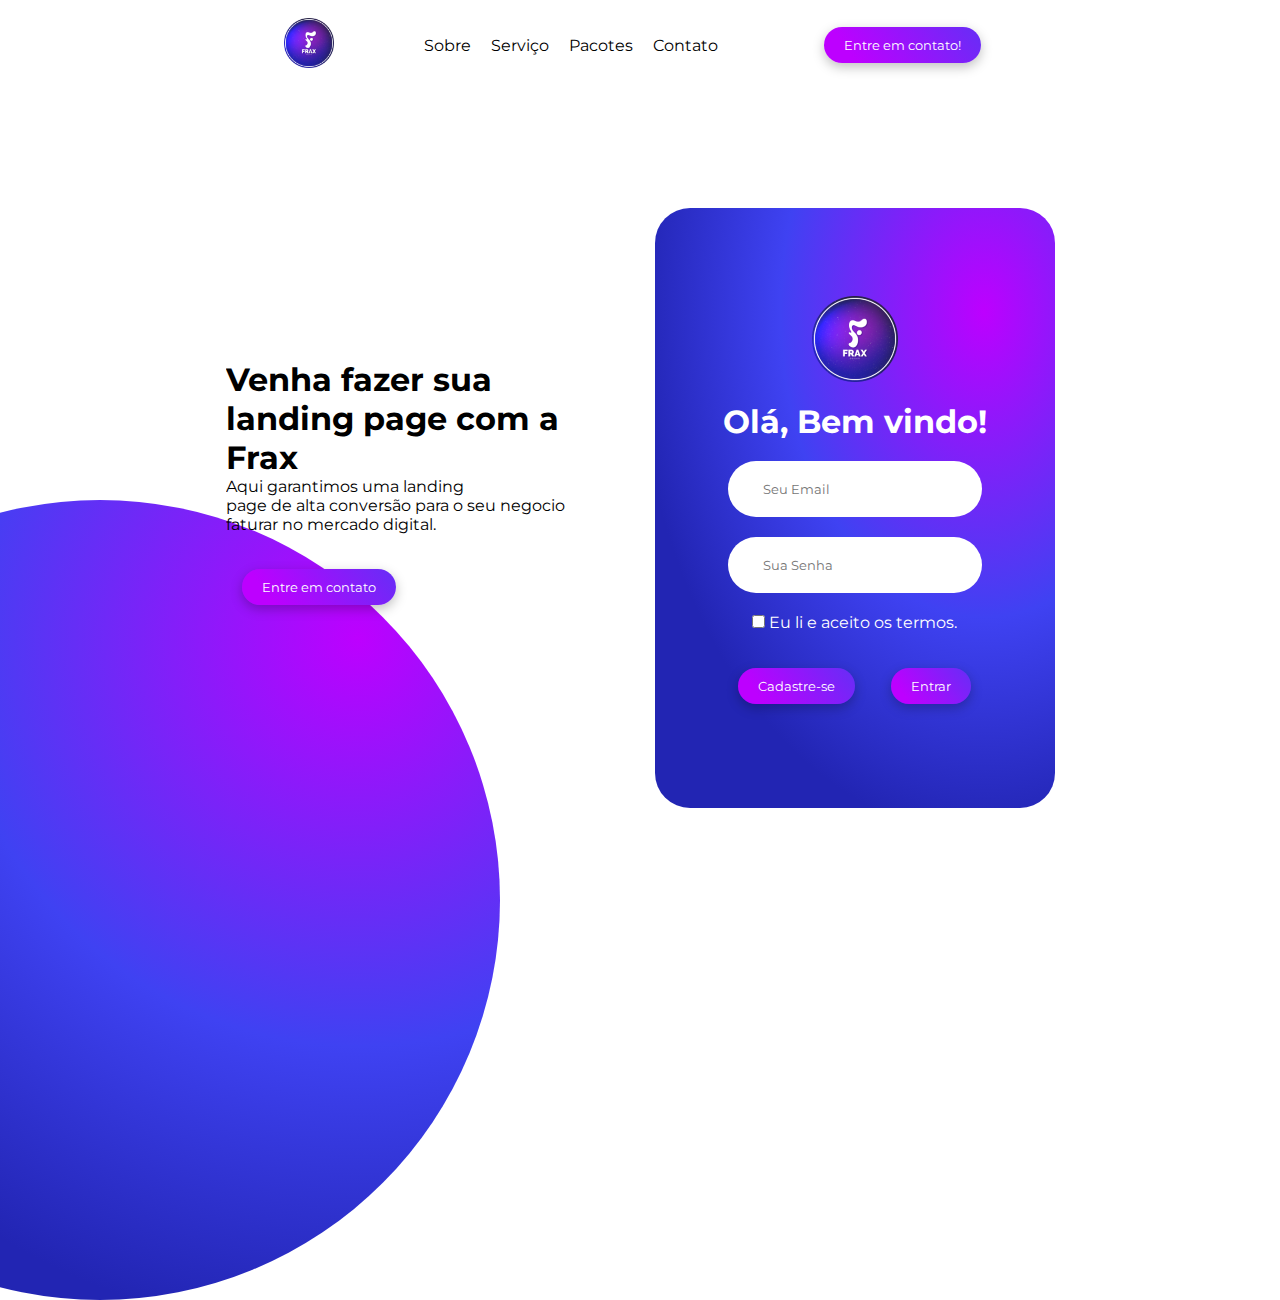
==== Landing page/index.html @ 7e641eb3 "Add files via upload" ====
<!DOCTYPE html>
<html lang="en">
<head>
    <meta charset="UTF-8">
    <meta http-equiv="X-UA-Compatible" content="IE=edge">
    <meta name="viewport" content="width=device-width, initial-scale=1.0">
    <title>Landing Page</title>
    <link rel="stylesheet" href="style.css">
    <script src="script.js" defer></script>
    <link rel="preconnect" href="https://fonts.googleapis.com">
    
<link rel="preconnect" href="https://fonts.gstatic.com" crossorigin>
<link href="https://fonts.googleapis.com/css2?family=Montserrat:wght@500&display=swap" rel="stylesheet">
</head>
<body>
        <div class="sectionInicio">
            <div>
                
                <img onclick="home()" class="logoInicio" src="Assets/logo sem dunso 1.png" alt="logo">
            </div>
            <div class="menu">
                <p>Sobre</p>
                <p>Serviço</p>
                <p>Pacotes</p>
                <p>Contato</p>
            </div>
            <div>
                <button>Entre em contato!</button>
            </div>
        </div>
        
        <div class="sectionSegundo">
            <div>
                <h1>Venha fazer sua<br>landing page com a<br> Frax</h1>
                <p>Aqui garantimos uma landing <br>page de alta conversão para o seu negocio<br> faturar no mercado digital.</p>
                <br>
                <button>Entre em contato</button>
            </div>
            <div>
                <div class="FormularioPronto">
                    <img src="Assets/logo sem dunso 1.png" alt="">
                    <h1>Olá, Bem vindo!</h1>
                    <input id="iptEmail" placeholder="Seu Email" type="email">
                    <input id="iptSenha" placeholder="Sua Senha" type="password">
                    <div class="aceito">
                        <input type="checkbox"> <span>Eu li e aceito os termos.</span>    
                    </div>
                    <div class="gap">
                        <button>Cadastre-se</button>
                        <button onclick="sobre()">Entrar</button>
                    </div>
                </div>
            </div>
        </div>
        <div class="bola2"></div>
        <div class="bola"></div>
    </body>
</html>
---- Landing page/style.css ----
*{
    margin: 0;
    font-family: 'Montserrat', sans-serif;
    overflow: hidden;
}

.logoInicio{
    width: 50px;
    height: 50px;
    cursor: pointer;
}

.sectionInicio{
    gap: 90px;
    display: flex;
    align-items: center;
    justify-content: center;
    height: 10vh;
    width: 100vw;
}

button{
    margin: 16px;
    transition: all 0.4s linear;
    cursor: pointer;
    outline: 0;
    border: 0;
    border-radius: 35px;
    color: white;
    padding: 10px 20px;
    background: linear-gradient(233.24deg, #3F42F2 -36.34%, #BD00FF 82.07%);
box-shadow: 0px 4px 12px rgba(0, 0, 0, 0.25);
}

.menu{
    gap: 20px;
    display: flex;
    align-items: center;
    justify-content: center;
}

.menu > p{
    cursor: pointer;
}

.gap{
    gap: 10px;
}

.sectionSegundo{
    gap: 90px;
    /* padding-left: 33%; */
    padding-right: 33%;
    display: flex;
    align-items: center;
    justify-content: center;
    width: 100%;
    height: 800px;
}


.FormularioPronto{
    margin-top: 35px;
    border-radius: 35px;
    gap: 20px;
    flex-direction: column;
    display: flex;
    align-items: center;
    justify-content: center;
    width: 400px;
    height: 600px;
    background: radial-gradient(87.32% 87.32% at 82.28% 17.29%, #BD00FF 0%, #3F42F2 58.33%, #2225B3 100%)
}

.FormularioPronto > h1 , span{
    color: white;
}

input{
    border-radius: 35px;
    border: 0;
    outline: 0;
    padding: 20px 35px;
}

.bola{
    width: 800px;
    height: 800px;
    border-radius: 50%;
    position: absolute;
    left: -300px;
    right: 0;
    top: 500px;
    bottom: 0;
    z-index: -1;
    background: radial-gradient(87.32% 87.32% at 82.28% 17.29%, #BD00FF 0%, #3F42F2 58.33%, #2225B3 100%)
}

.bola2{
    width: 800px;
    height: 800px;
    border-radius: 50%;
    position: absolute;
    left: 1580px;
    right: 0;
    top: -400px;
    bottom: 700px;
    z-index: -1;
    background: radial-gradient(147% 146.79% at -28.32% 105.03%, #BD00FF 0%, #3F42F2 58.33%, #2225B3 100%)
}

button:hover{
    scale: 1.2;
}
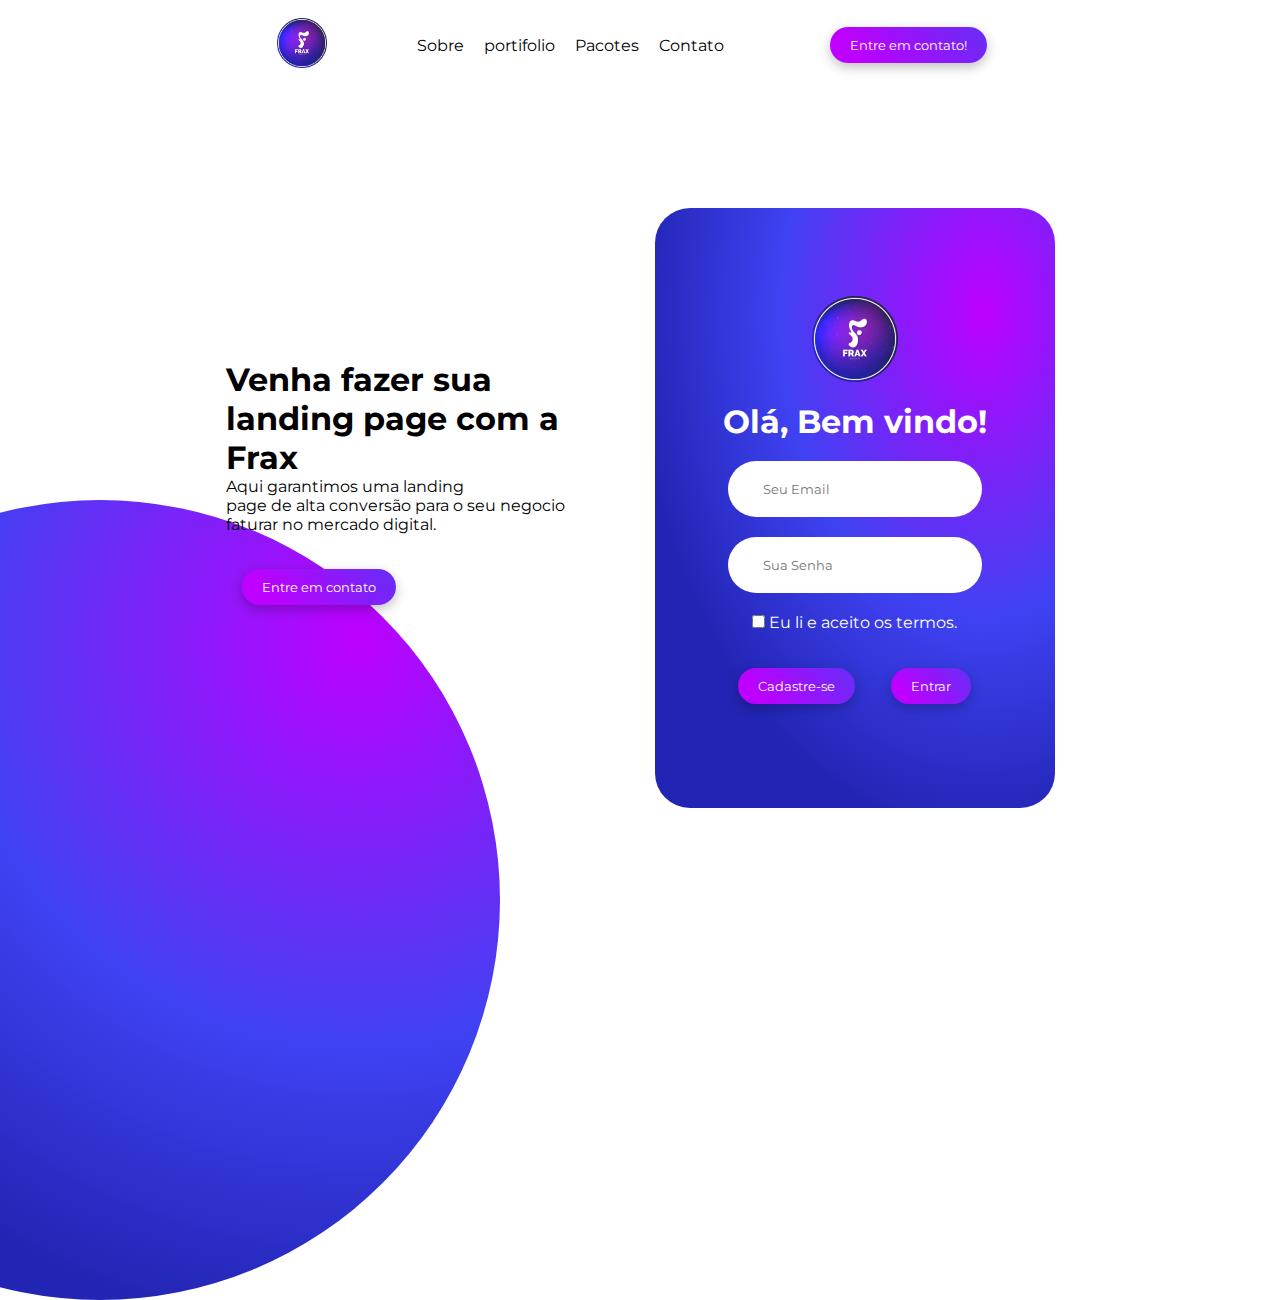
==== commit 560846c2: "Add files via upload" ====
--- a/Landing page/index.html
+++ b/Landing page/index.html
@@ -12,15 +12,15 @@
 <link rel="preconnect" href="https://fonts.gstatic.com" crossorigin>
 <link href="https://fonts.googleapis.com/css2?family=Montserrat:wght@500&display=swap" rel="stylesheet">
 </head>
-<body>
+<body  class="home" >
         <div class="sectionInicio">
             <div>
                 
                 <img onclick="home()" class="logoInicio" src="Assets/logo sem dunso 1.png" alt="logo">
             </div>
             <div class="menu">
-                <p>Sobre</p>
-                <p>Serviço</p>
+                <p onclick="sobre()">Sobre</p>
+                <p onclick="portifolio()">portifolio</p>
                 <p>Pacotes</p>
                 <p>Contato</p>
             </div>
--- a/Landing page/style.css
+++ b/Landing page/style.css
@@ -1,7 +1,16 @@
 *{
     margin: 0;
     font-family: 'Montserrat', sans-serif;
+}
+
+.home{
     overflow: hidden;
+    
+}
+.dflex{
+    display: flex;
+    justify-content: center;
+    align-items: center;
 }
 
 .logoInicio{
@@ -37,6 +46,10 @@
     display: flex;
     align-items: center;
     justify-content: center;
+}
+
+.sectionSegundo > h1{
+    font-size: 50px;
 }
 
 .menu > p{
@@ -84,6 +97,7 @@
 }
 
 .bola{
+    /* filter: blur(90px); */
     width: 800px;
     height: 800px;
     border-radius: 50%;
@@ -97,6 +111,7 @@
 }
 
 .bola2{
+    /* filter: blur(90px); */
     width: 800px;
     height: 800px;
     border-radius: 50%;
